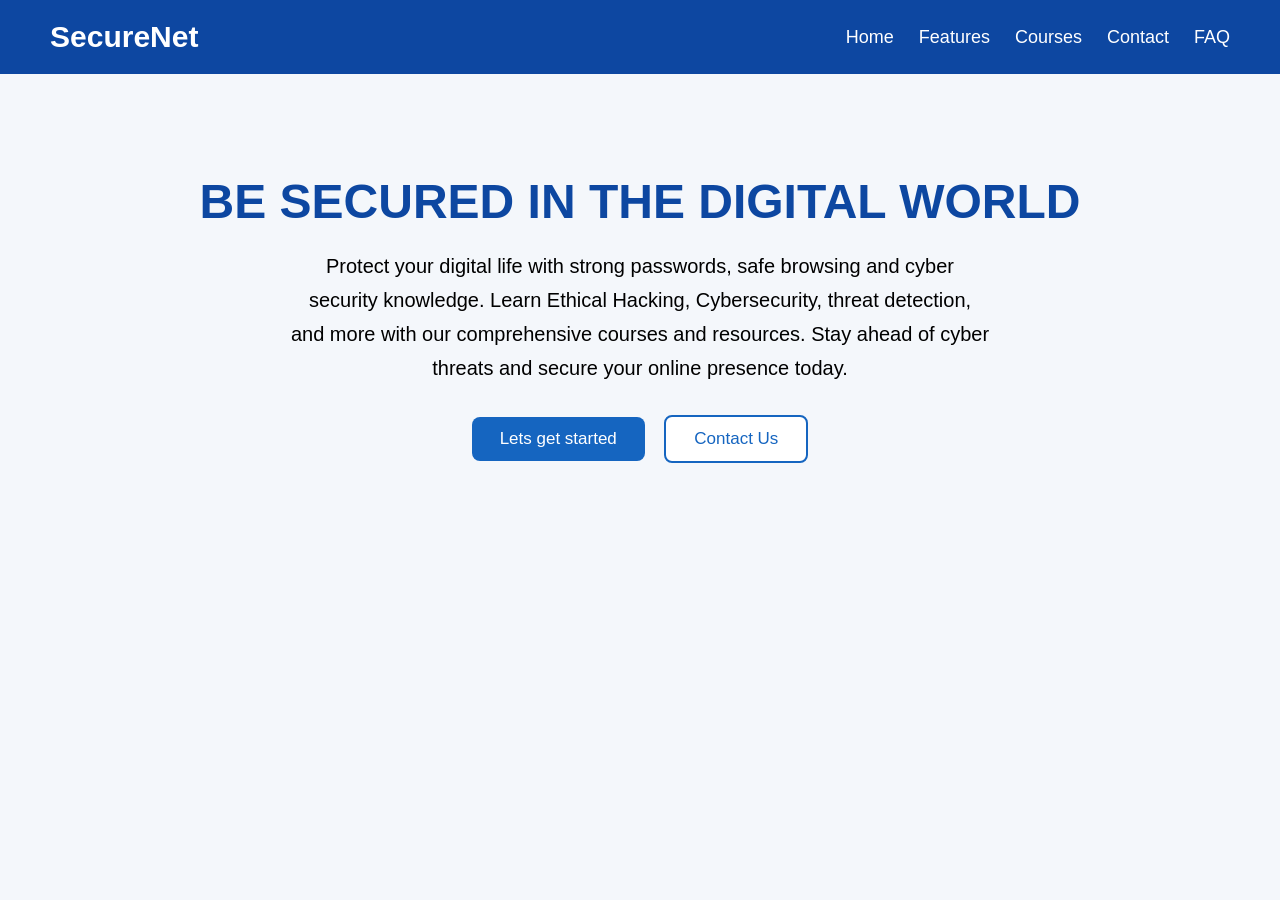
==== level-2-task-2/index.html @ e14283b5 "Made responsive website with menu" ====
<!DOCTYPE html>
<html lang="en">
<head>
<meta charset="UTF-8">
<meta name="viewport" content="width=device-width, initial-scale=1.0">
<title>Cyber Security Hub</title>

<link rel="stylesheet" href="style.css">
</head>
<body>

<header>

<h2 class="logo">SecureNet</h2>

<nav id="navMenu">

<a href="#">Home</a>
<a href="#">Features</a>
<a href="#">Courses</a>
<a href="#">Contact</a>
<a href="#">FAQ</a>

</nav>

<div class="menu" onclick="toggleMenu()">
☰
</div>

</header>

<section class="hero">

<h1>BE SECURED IN THE DIGITAL WORLD</h1>

<p>
Protect your digital life with strong passwords,
safe browsing and cyber security knowledge. Learn Ethical Hacking, Cybersecurity, threat detection, and more with our comprehensive courses and resources. Stay ahead of cyber threats and secure your online presence today. 
</p>

<button>Lets get started</button>
<button class="btn2">Contact Us</button>

</section>

<script src="script.js"></script>

</body>
</html>
---- level-2-task-2/style.css ----
/* ===========================
   GENERAL STYLING
=========================== */

*{
    margin:0;
    padding:0;
    box-sizing:border-box;
    font-family:Arial, sans-serif;
    scroll-behavior:smooth;
}

body{
    background:#f4f7fb;
}

/* ===========================
   NAVBAR
=========================== */

header{
    display:flex;
    justify-content:space-between;
    align-items:center;
    padding:20px 50px;
    background:#0d47a1;
    color:white;
    position:sticky;
    top:0;
}

.logo{
    font-size:30px;
    font-weight:bold;
}

nav{
    display:flex;
}

nav a{
    color:white;
    text-decoration:none;
    margin-left:25px;
    font-size:18px;
    transition:.3s;
}

nav a:hover{
    color:#90caf9;
}

.menu{
    display:none;
    font-size:30px;
    cursor:pointer;
}

/* ===========================
   HERO SECTION
=========================== */

.hero{
    text-align:center;
    padding:100px 20px;
}

.hero h1{
    font-size:48px;
    color:#0d47a1;
    margin-bottom:20px;
}

.hero p{
    font-size:20px;
    max-width:700px;
    margin:auto;
    line-height:1.7;
    margin-bottom:30px;
}

/* ===========================
   BUTTONS
=========================== */

button{
    padding:12px 28px;
    background:#1565c0;
    color:white;
    border:none;
    border-radius:8px;
    cursor:pointer;
    transition:.3s;
    font-size:17px;
}

button:hover{
    background:#003c8f;
}

.btn2{
    background:white;
    color:#1565c0;
    border:2px solid #1565c0;
    margin-left:15px;
}

.btn2:hover{
    background:#1565c0;
    color:white;
}

/* ===========================
   FEATURE CARDS
=========================== */

.features{
    display:flex;
    justify-content:center;
    flex-wrap:wrap;
    gap:25px;
    padding:60px 30px;
}

.card{
    width:260px;
    background:white;
    border-radius:15px;
    padding:25px;
    text-align:center;
    box-shadow:0 5px 15px rgba(0,0,0,.15);
    transition:.3s;
}

.card:hover{
    transform:translateY(-10px);
}

.card h3{
    color:#0d47a1;
    margin-bottom:15px;
}

.card p{
    color:#555;
    line-height:1.5;
}

/* ===========================
   STATISTICS
=========================== */

.stats{
    display:flex;
    justify-content:space-around;
    flex-wrap:wrap;
    background:#1565c0;
    color:white;
    padding:50px;
    text-align:center;
}

.stats h2{
    font-size:40px;
}

.stats p{
    margin-top:10px;
}

/* ===========================
   FOOTER
=========================== */

footer{
    background:#0d47a1;
    color:white;
    text-align:center;
    padding:20px;
}

/* ===========================
   RESPONSIVE DESIGN
=========================== */

@media(max-width:768px){

header{
    padding:20px;
}

nav{
    display:none;
    flex-direction:column;
    position:absolute;
    top:75px;
    right:0;
    background:#0d47a1;
    width:220px;
    padding:20px;
}

nav a{
    margin:10px 0;
}

nav.show{
    display:flex;
}

.menu{
    display:block;
}

.hero h1{
    font-size:17px;
}

.features{
    flex-direction:column;
    align-items:center;
}

.stats{
    flex-direction:column;
}
}
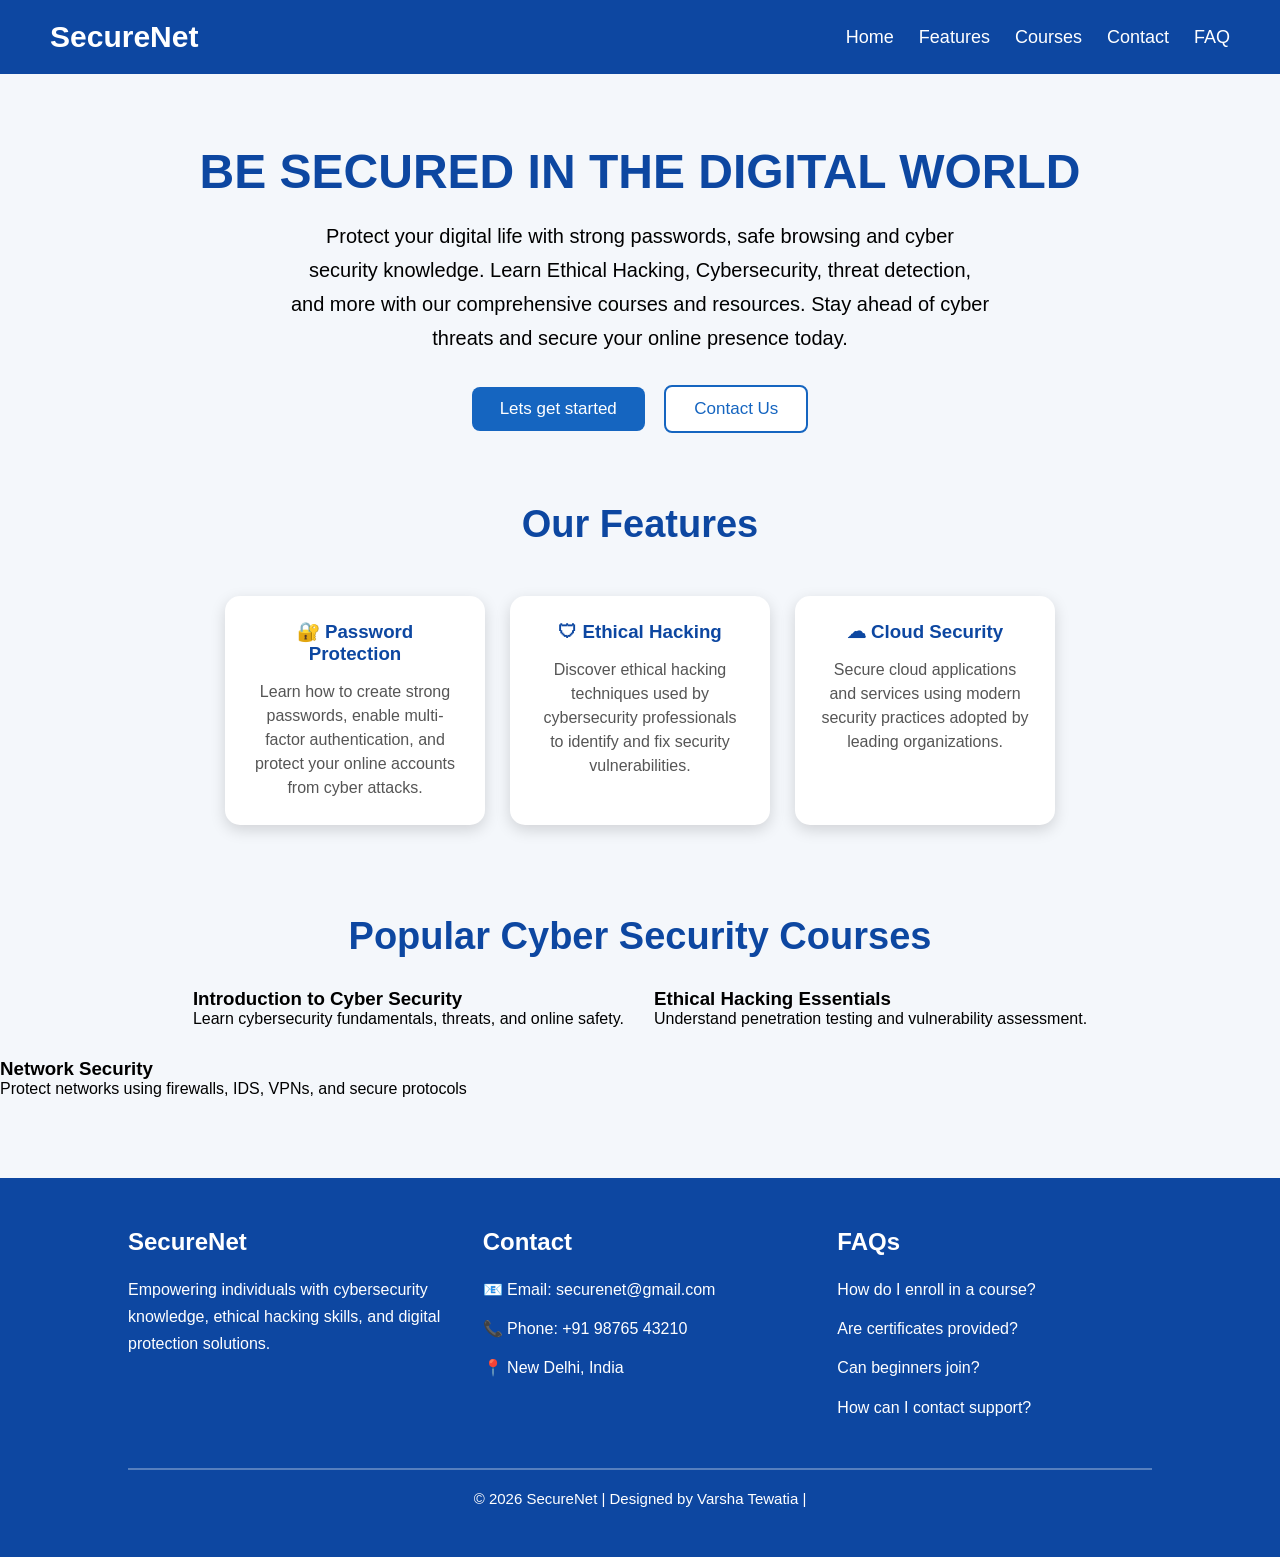
==== commit 97c20c1a: "Added courses,features,footer in webpage" ====
--- a/level-2-task-2/index.html
+++ b/level-2-task-2/index.html
@@ -42,8 +42,111 @@
 <button class="btn2">Contact Us</button>
 
 </section>
+<!-- FEATURES -->
+<h2 class="section-title">Our Features</h2>
+
+<section class="features">
+
+    <div class="card">
+        <h3>🔐 Password Protection</h3>
+        <p>
+            Learn how to create strong passwords, enable multi-factor authentication,
+            and protect your online accounts from cyber attacks.
+        </p>
+    </div>
+
+    <div class="card">
+        <h3>🛡 Ethical Hacking</h3>
+        <p>
+            Discover ethical hacking techniques used by cybersecurity professionals
+            to identify and fix security vulnerabilities.
+        </p>
+    </div>
+
+    <div class="card">
+        <h3>☁ Cloud Security</h3>
+        <p>
+            Secure cloud applications and services using modern security
+            practices adopted by leading organizations.
+        </p>
+    </div>
+
+</section>
+
+<!-- COURSES -->
+<h2 class="section-title">Popular Cyber Security Courses</h2>
+<section class="courses">
+
+<div class="course-container">
+
+<div class="course-card">
+<h3>Introduction to Cyber Security</h3>
+<p>Learn cybersecurity fundamentals, threats, and online safety.</p>
+</div>
+
+<div class="course-card">
+<h3>Ethical Hacking Essentials</h3>
+<p>Understand penetration testing and vulnerability assessment.</p>
+</div>
+
+<div class="course-card">
+<h3>Network Security</h3>
+<p>Protect networks using firewalls, IDS, VPNs, and secure protocols
 
 <script src="script.js"></script>
 
 </body>
+
+<!-- FOOTER -->
+
+<footer>
+
+<div class="footer-container">
+
+    <div class="footer-section">
+
+        <h3>SecureNet</h3>
+
+        <p>
+            Empowering individuals with cybersecurity knowledge,
+            ethical hacking skills, and digital protection solutions.
+        </p>
+
+    </div>
+
+    <div class="footer-section">
+
+        <h3>Contact</h3>
+
+        <p>📧 Email: securenet@gmail.com</p>
+
+        <p>📞 Phone: +91 98765 43210</p>
+
+        <p>📍 New Delhi, India</p>
+
+    </div>
+
+    <div class="footer-section">
+
+        <h3>FAQs</h3>
+
+        <p><a href="#">How do I enroll in a course?</a></p>
+
+        <p><a href="#">Are certificates provided?</a></p>
+
+        <p><a href="#">Can beginners join?</a></p>
+
+        <p><a href="#">How can I contact support?</a></p>
+
+    </div>
+
+</div>
+
+<hr>
+
+<p class="copyright">
+© 2026 SecureNet | Designed by Varsha Tewatia | 
+</p>
+
+</footer>
 </html>
--- a/level-2-task-2/style.css
+++ b/level-2-task-2/style.css
@@ -62,7 +62,7 @@
 
 .hero{
     text-align:center;
-    padding:100px 20px;
+    padding:70px 20px 40px;
 }
 
 .hero h1{
@@ -167,7 +167,6 @@
 .stats p{
     margin-top:10px;
 }
-
 /* ===========================
    FOOTER
 =========================== */
@@ -175,8 +174,51 @@
 footer{
     background:#0d47a1;
     color:white;
-    text-align:center;
-    padding:20px;
+    padding:50px 10%;
+    margin-top:80px;
+}
+
+.footer-container{
+    display:flex;
+    justify-content:space-between;
+    flex-wrap:wrap;
+    gap:40px;
+}
+
+.footer-section{
+    flex:1;
+    min-width:220px;
+}
+
+.footer-section h3{
+    margin-bottom:20px;
+    font-size:24px;
+}
+
+.footer-section p{
+    margin-bottom:12px;
+    line-height:1.7;
+}
+
+.footer-section a{
+    color:white;
+    text-decoration:none;
+    transition:.3s;
+}
+
+.footer-section a:hover{
+    color:#90caf9;
+    padding-left:5px;
+}
+
+footer hr{
+    margin:35px 0 20px;
+    border:1px solid rgba(255,255,255,.3);
+}
+
+.copyright{
+    text-align:center;
+    font-size:15px;
 }
 
 /* ===========================
@@ -225,3 +267,27 @@
     flex-direction:column;
 }
 }
+/* Section Headings */
+.section-title{
+    text-align:center;
+    width:100%;
+    font-size:38px;
+    font-weight:bold;
+    margin:30px 0;
+    color:#0d47a1;
+}
+
+.features{
+    display:flex;
+    justify-content:center;
+    flex-wrap:wrap;
+    gap:25px;
+    padding:20px 30px 60px;
+}
+.course-container{
+    display:flex;
+    justify-content:center;
+    flex-wrap:wrap;
+    gap:30px;
+    margin-top:30px;
+}
